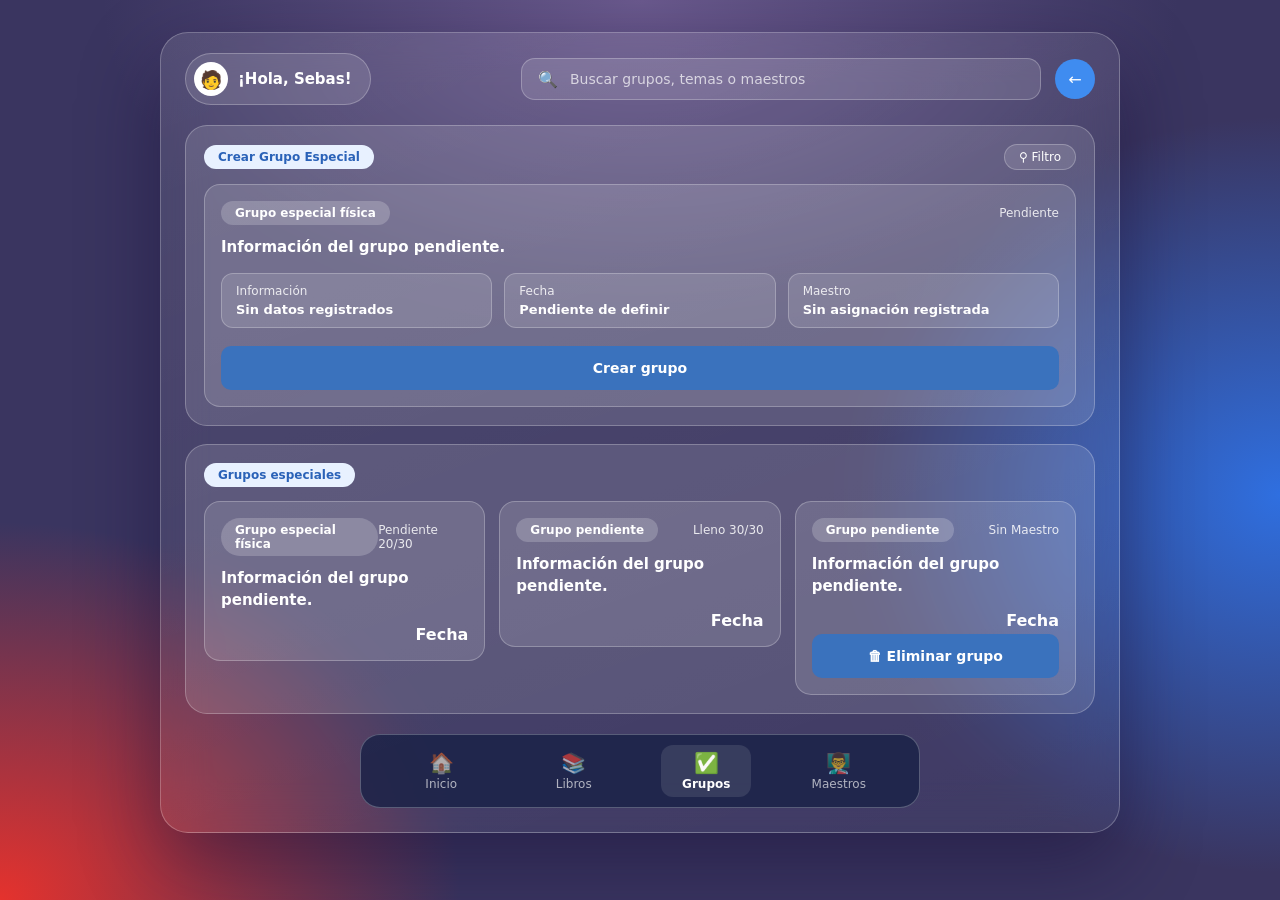
==== grupo.html @ c6c403de "Primer commit:" ====
<!DOCTYPE html>
<html lang="es">
<head>
  <meta charset="UTF-8">
  <meta name="viewport" content="width=device-width, initial-scale=1">
  <title>Uniconect · Grupos</title>
  <link rel="stylesheet" href="app.css">
</head>
<body>
  <div class="app">
    <header class="top">
      <div class="top__user"><span class="avatar">🧑</span><strong>¡Hola, Sebas!</strong></div>
      <label class="search"><span>🔍</span><input type="search" placeholder="Buscar grupos, temas o maestros"></label>
      <a href="#" class="icon-btn icon-btn--blue" aria-label="Volver">←</a>
    </header>

    <main class="content">
      <section class="card">
        <div class="card__head">
          <span class="pill pill--white">Crear Grupo Especial</span>
          <button type="button" class="chip">⚲ Filtro</button>
        </div>
        <article class="item">
          <div class="item__meta"><span class="pill">Grupo especial física</span><span class="small">Pendiente</span></div>
          <p class="item__text">Información del grupo pendiente.</p>
          <div class="info">
            <div class="info__box"><span class="small">Información</span><strong>Sin datos registrados</strong></div>
            <div class="info__box"><span class="small">Fecha</span><strong>Pendiente de definir</strong></div>
            <div class="info__box"><span class="small">Maestro</span><strong>Sin asignación registrada</strong></div>
          </div>
          <button type="button" class="btn">Crear grupo</button>
        </article>
      </section>

      <section class="card">
        <div class="card__head"><span class="pill pill--white">Grupos especiales</span></div>
        <div class="groups">
          <article class="item">
            <div class="item__meta"><span class="pill">Grupo especial física</span><span class="small">Pendiente 20/30</span></div>
            <p class="item__text">Información del grupo pendiente.</p>
            <p class="item__date">Fecha</p>
          </article>
          <article class="item">
            <div class="item__meta"><span class="pill">Grupo pendiente</span><span class="small">Lleno 30/30</span></div>
            <p class="item__text">Información del grupo pendiente.</p>
            <p class="item__date">Fecha</p>
          </article>
          <article class="item">
            <div class="item__meta"><span class="pill">Grupo pendiente</span><span class="small">Sin Maestro</span></div>
            <p class="item__text">Información del grupo pendiente.</p>
            <p class="item__date">Fecha</p>
            <button type="button" class="btn">🗑 Eliminar grupo</button>
          </article>
        </div>
      </section>
    </main>

    <nav class="nav" aria-label="Principal">
      <a href="inicio.html" class="nav__item"><span>🏠</span>Inicio</a>
      <a href="Bblioteca.html" class="nav__item "><span>📚</span>Libros</a>
      <a href="grupo.html" class="nav__item is-active"><span>✅</span>Grupos</a>
      <a href="maestro.html" class="nav__item"><span>👨‍🏫</span>Maestros</a>
    </nav>
  </div>
</body>
</html>
---- app.css ----
/* ===== Variables ===== */
:root {
  --blue: #3a72bd;
  --blue-soft: #3f8cf0;
  --white: #fff;
  --glass: rgba(255, 255, 255, .12);
  --glass-strong: rgba(255, 255, 255, .2);
  --line: rgba(255, 255, 255, .25);
  --navy: rgba(28, 36, 72, .85);
  --font: "Inter", "Segoe UI", system-ui, -apple-system, sans-serif;
}

*, *::before, *::after { box-sizing: border-box; margin: 0; }

/* ===== Fondo ===== */
body {
  min-height: 100vh;
  display: grid;
  place-items: start center;
  padding: 32px;
  font-family: var(--font);
  color: var(--white);
  background:
    radial-gradient(60% 70% at 0% 100%, #e5322d 0%, transparent 60%),
    radial-gradient(55% 70% at 100% 55%, #2f6fe0 0%, transparent 60%),
    radial-gradient(60% 50% at 50% 0%, #6b5a8e 0%, transparent 70%),
    #3a3560;
  background-attachment: fixed;
}

/* ===== Contenedor de escritorio ===== */
.app {
  width: 100%;
  max-width: 960px;
  padding: 20px 24px 24px;
  border-radius: 28px;
  background: linear-gradient(160deg, rgba(255,255,255,.1), rgba(255,255,255,.03));
  border: 1px solid var(--line);
  backdrop-filter: blur(24px);
  -webkit-backdrop-filter: blur(24px);
  box-shadow: 0 30px 80px rgba(20, 10, 50, .45);
}

/* ===== Barra superior ===== */
.top {
  display: flex;
  align-items: center;
  gap: 14px;
  margin-bottom: 20px;
}
.top__user {
  display: flex; align-items: center; gap: 10px;
  padding: 8px 18px 8px 8px;
  border-radius: 999px;
  background: var(--glass);
  border: 1px solid var(--line);
  font-size: 15px;
}
.avatar {
  width: 34px; height: 34px;
  display: grid; place-items: center;
  border-radius: 50%;
  background: #fff;
  font-size: 18px;
}
.top > :nth-child(2) { margin-left: auto; }

.icon-btn {
  width: 40px; height: 40px;
  display: grid; place-items: center;
  border-radius: 50%;
  border: 1px solid var(--line);
  background: var(--glass);
  color: var(--white);
  font-size: 16px;
  text-decoration: none;
  cursor: pointer;
}
.icon-btn--blue { background: var(--blue-soft); border-color: transparent; }

.search {
  flex: 1;
  max-width: 520px;
  display: flex; align-items: center; gap: 10px;
  height: 42px;
  padding: 0 16px;
  border-radius: 14px;
  background: var(--glass);
  border: 1px solid var(--line);
}
.search input {
  flex: 1; border: 0; outline: 0;
  background: transparent;
  color: var(--white);
  font: inherit; font-size: 14px;
}
.search input::placeholder { color: rgba(255,255,255,.7); }

/* ===== Contenido ===== */
.content { display: grid; gap: 18px; margin-bottom: 20px; }

.card {
  padding: 18px;
  border-radius: 22px;
  background: var(--glass);
  border: 1px solid var(--line);
}
.card__head {
  display: flex; align-items: center; justify-content: space-between;
  margin-bottom: 14px;
}

.pill {
  padding: 5px 14px;
  border-radius: 999px;
  font-size: 12px;
  font-weight: 600;
  background: rgba(255,255,255,.2);
}
.pill--white { background: #e8f1ff; color: #2a62b8; }

.small { font-size: 12px; opacity: .85; }

.chip {
  padding: 5px 14px;
  border-radius: 999px;
  border: 1px solid var(--line);
  background: var(--glass);
  color: var(--white);
  font: inherit; font-size: 12px;
  cursor: pointer;
}

/* ===== Elementos (foro y grupos) ===== */
.item {
  padding: 16px;
  margin-bottom: 12px;
  border-radius: 16px;
  background: var(--glass);
  border: 1px solid var(--line);
}
.item:last-child { margin-bottom: 0; }
.item__meta { display: flex; align-items: center; justify-content: space-between; margin-bottom: 12px; }
.item__text { font-size: 15px; font-weight: 600; line-height: 1.45; }
.item__date { margin-top: 14px; text-align: right; font-weight: 700; }

/* ===== Crear grupo ===== */
.info {
  display: grid;
  grid-template-columns: repeat(3, 1fr);
  gap: 12px;
  margin: 14px 0;
}
.info__box {
  display: grid; gap: 4px;
  padding: 10px 14px;
  border-radius: 12px;
  background: var(--glass);
  border: 1px solid var(--line);
}
.info__box strong { font-size: 13px; }

.btn {
  width: 100%;
  height: 44px;
  margin-top: 4px;
  border: 0;
  border-radius: 10px;
  background: var(--blue);
  color: var(--white);
  font: inherit; font-size: 14px; font-weight: 600;
  cursor: pointer;
  transition: filter .2s;
}
.btn:hover { filter: brightness(1.12); }

/* ===== Lista de grupos ===== */
.groups {
  display: grid;
  grid-template-columns: repeat(3, 1fr);
  gap: 14px;
  align-items: start;
}
.groups .item { margin-bottom: 0; }

/* ===== Navegación inferior ===== */
.nav {
  display: flex;
  justify-content: space-around;
  max-width: 560px;
  margin: 0 auto;
  padding: 10px 14px;
  border-radius: 20px;
  background: var(--navy);
  border: 1px solid var(--line);
}
.nav__item {
  display: grid; justify-items: center; gap: 2px;
  min-width: 90px;
  padding: 6px 10px;
  border-radius: 12px;
  color: rgba(255,255,255,.65);
  font-size: 12px;
  text-decoration: none;
}
.nav__item span { font-size: 20px; }
.nav__item.is-active { color: var(--white); font-weight: 700; background: rgba(255,255,255,.1); }

/* ===== Accesibilidad ===== */
a:focus-visible, button:focus-visible, input:focus-visible {
  outline: 2px solid var(--white);
  outline-offset: 3px;
}

/* ===== Pantallas pequeñas ===== */
@media (max-width: 760px) {
  body { padding: 12px; }
  .info, .groups { grid-template-columns: 1fr; }
  .top { flex-wrap: wrap; }
  .search { order: 3; max-width: none; flex-basis: 100%; }
}
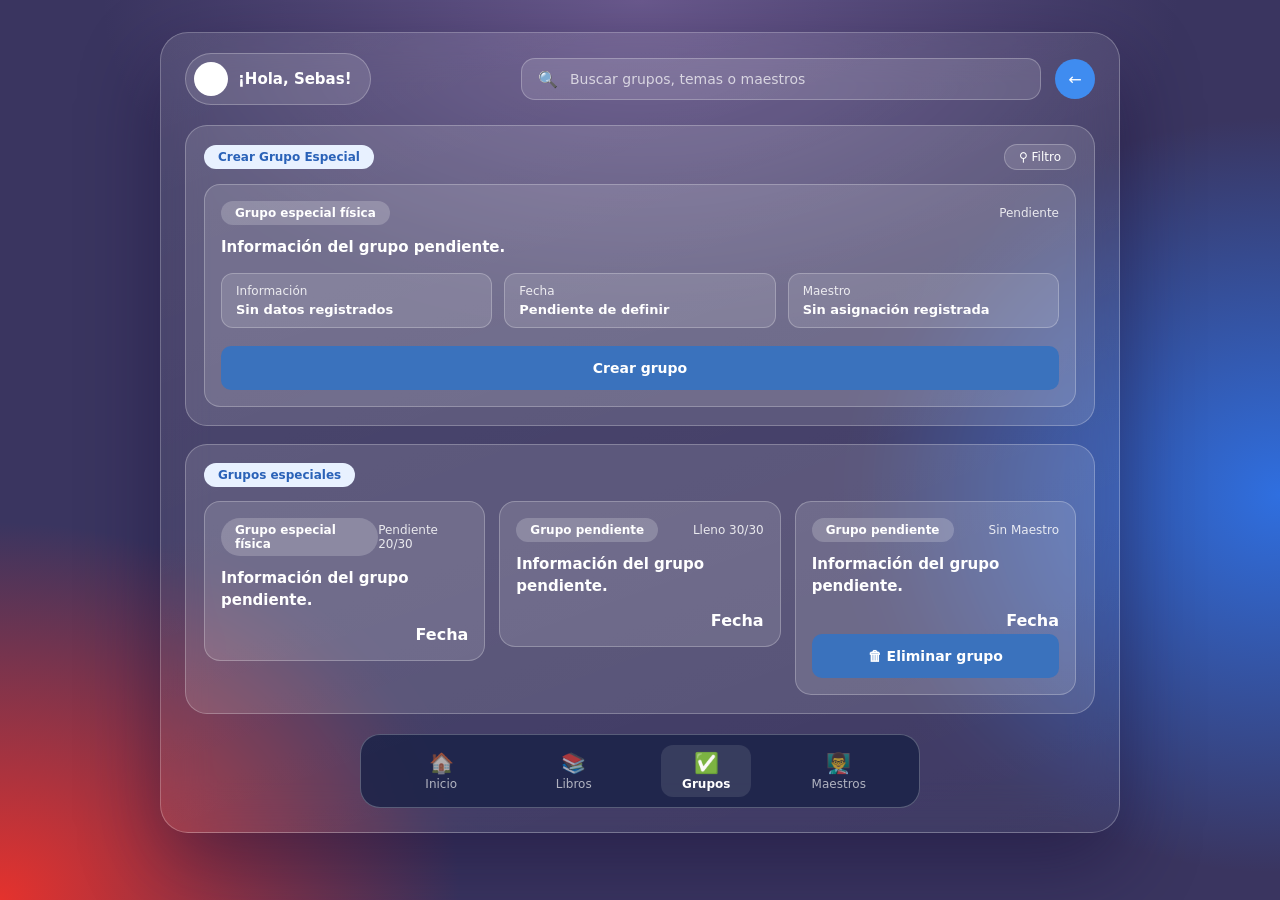
==== commit d2ca30fe: "cambio de iconofrafia" ====
--- a/grupo.html
+++ b/grupo.html
@@ -9,7 +9,7 @@
 <body>
   <div class="app">
     <header class="top">
-      <div class="top__user"><span class="avatar">🧑</span><strong>¡Hola, Sebas!</strong></div>
+      <div class="top__user"><span class="avatar"></span><strong>¡Hola, Sebas!</strong></div>
       <label class="search"><span>🔍</span><input type="search" placeholder="Buscar grupos, temas o maestros"></label>
       <a href="#" class="icon-btn icon-btn--blue" aria-label="Volver">←</a>
     </header>
